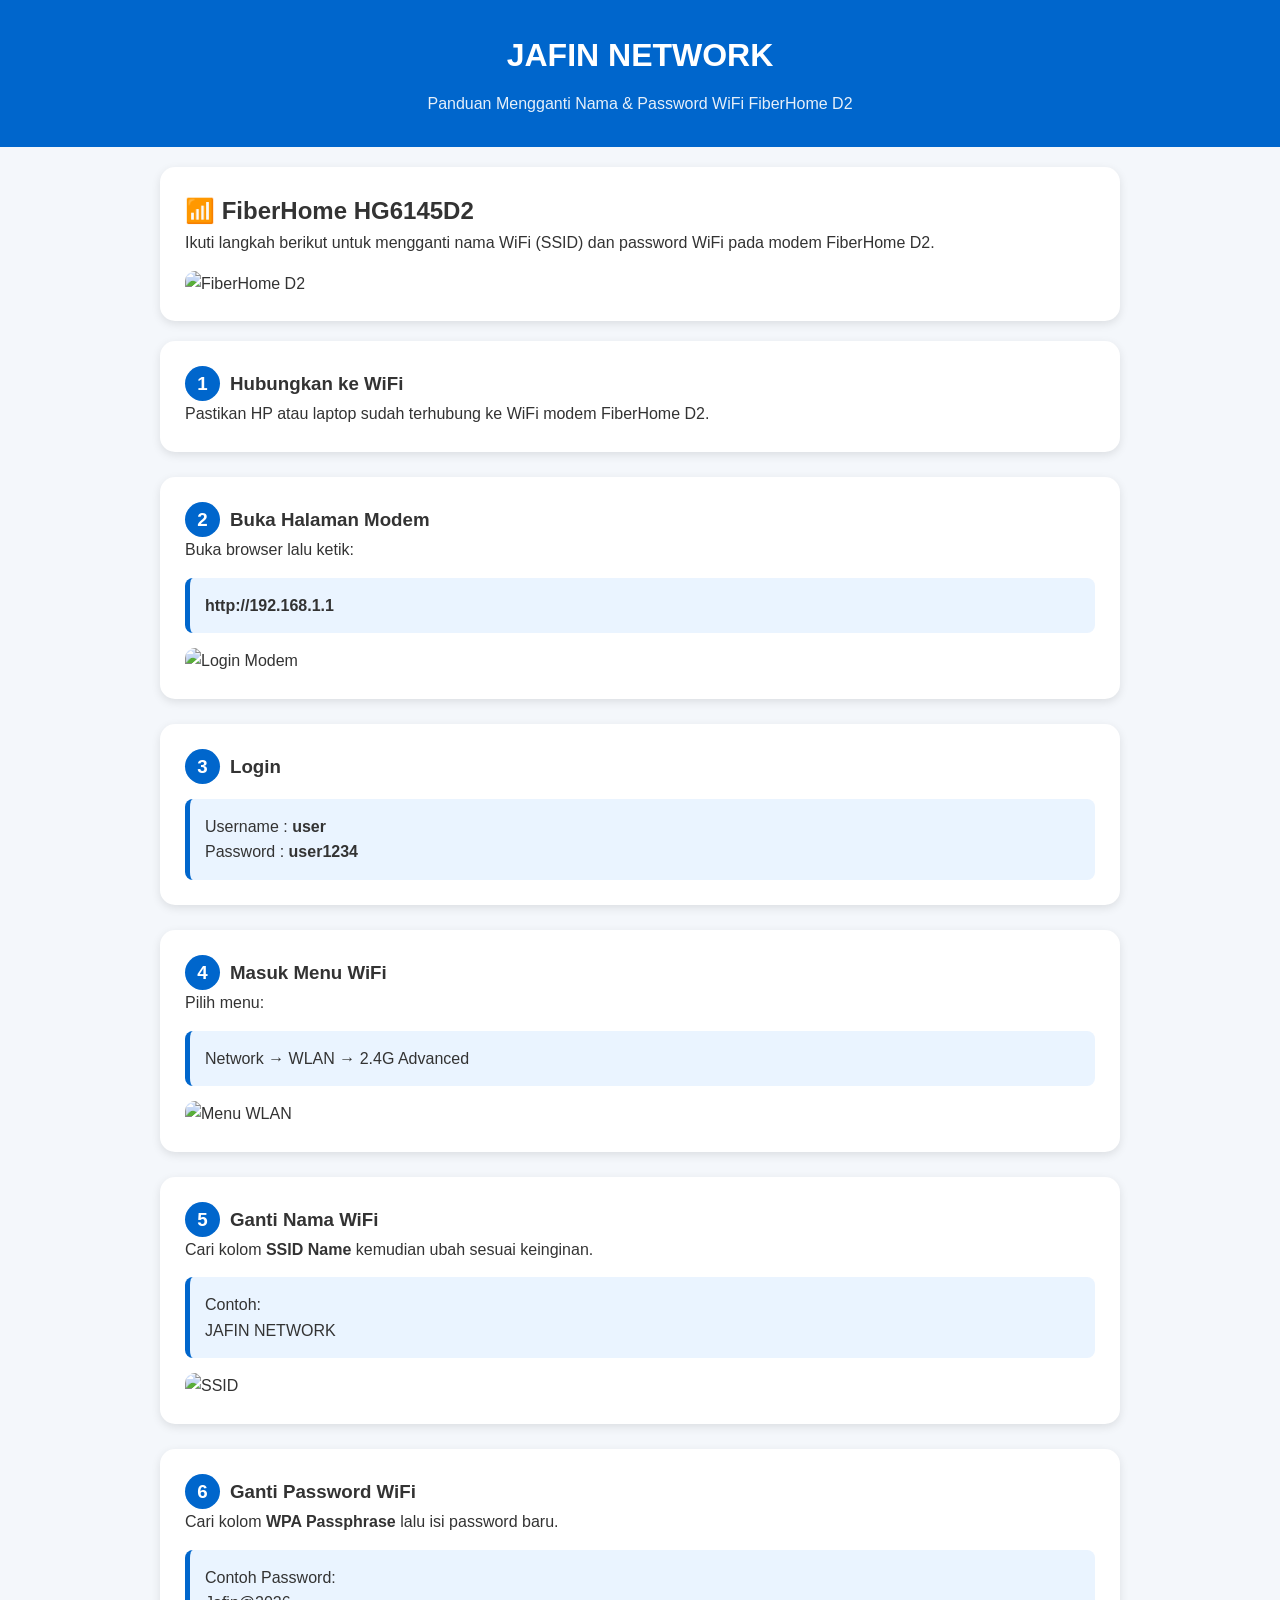
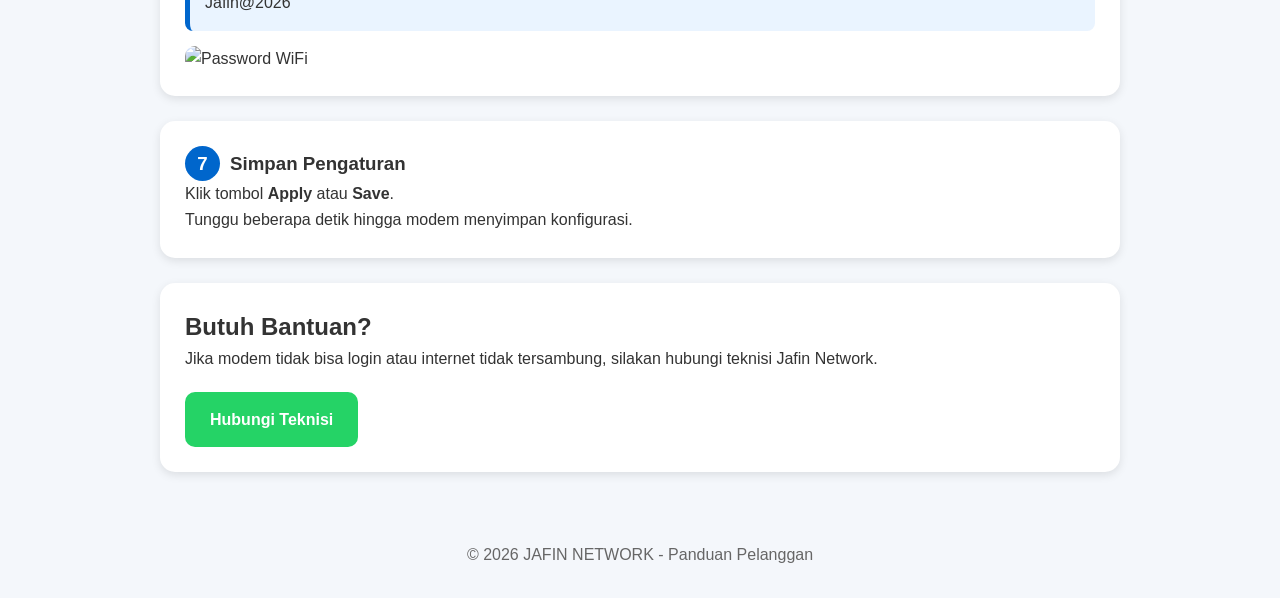
==== fiberhome.html @ 191fe4ec "Add files via upload" ====
<!doctype html>
<html lang="id">
  <head>
    <meta charset="UTF-8" />
    <meta name="viewport" content="width=device-width, initial-scale=1.0" />
    <title>Panduan Ganti Nama & Password WiFi FiberHome D2</title>

    <style>
      * {
        margin: 0;
        padding: 0;
        box-sizing: border-box;
        font-family: Arial, sans-serif;
      }

      body {
        background: #f4f7fb;
        color: #333;
        line-height: 1.6;
      }

      .header {
        background: #0066cc;
        color: white;
        text-align: center;
        padding: 30px 20px;
      }

      .header h1 {
        font-size: 32px;
        margin-bottom: 10px;
      }

      .header p {
        opacity: 0.9;
      }

      .container {
        max-width: 1000px;
        margin: auto;
        padding: 20px;
      }

      .card {
        background: white;
        border-radius: 15px;
        padding: 25px;
        margin-bottom: 20px;
        box-shadow: 0 3px 10px rgba(0, 0, 0, 0.1);
      }

      .card img {
        width: 100%;
        border-radius: 10px;
        margin-top: 15px;
      }

      .step {
        margin-bottom: 25px;
      }

      .step-number {
        display: inline-block;
        width: 35px;
        height: 35px;
        background: #0066cc;
        color: white;
        border-radius: 50%;
        text-align: center;
        line-height: 35px;
        font-weight: bold;
        margin-right: 10px;
      }

      .info-box {
        background: #eaf4ff;
        border-left: 5px solid #0066cc;
        padding: 15px;
        border-radius: 8px;
        margin-top: 15px;
      }

      .button-wa {
        display: inline-block;
        background: #25d366;
        color: white;
        text-decoration: none;
        padding: 15px 25px;
        border-radius: 10px;
        margin-top: 20px;
        font-weight: bold;
      }

      .button-wa:hover {
        opacity: 0.9;
      }

      .footer {
        text-align: center;
        padding: 30px;
        color: #666;
      }

      @media (max-width: 768px) {
        .header h1 {
          font-size: 24px;
        }
      }
    </style>
  </head>

  <body>
    <div class="header">
      <h1>JAFIN NETWORK</h1>
      <p>Panduan Mengganti Nama & Password WiFi FiberHome D2</p>
    </div>

    <div class="container">
      <div class="card">
        <h2>📶 FiberHome HG6145D2</h2>
        <p>
          Ikuti langkah berikut untuk mengganti nama WiFi (SSID) dan password
          WiFi pada modem FiberHome D2.
        </p>

        <!-- Ganti dengan foto modem Anda -->
        <img src="images/fiberhome-d2.jpg" alt="FiberHome D2" />
      </div>

      <div class="card step">
        <h3><span class="step-number">1</span>Hubungkan ke WiFi</h3>
        <p>
          Pastikan HP atau laptop sudah terhubung ke WiFi modem FiberHome D2.
        </p>
      </div>

      <div class="card step">
        <h3><span class="step-number">2</span>Buka Halaman Modem</h3>
        <p>Buka browser lalu ketik:</p>

        <div class="info-box">
          <strong>http://192.168.1.1</strong>
        </div>

        <!-- Screenshot halaman login -->
        <img src="images/login.jpg" alt="Login Modem" />
      </div>

      <div class="card step">
        <h3><span class="step-number">3</span>Login</h3>

        <div class="info-box">
          Username : <strong>user</strong><br />
          Password : <strong>user1234</strong>
        </div>
      </div>

      <div class="card step">
        <h3><span class="step-number">4</span>Masuk Menu WiFi</h3>

        <p>Pilih menu:</p>

        <div class="info-box">Network → WLAN → 2.4G Advanced</div>

        <img src="images/wlan-menu.jpg" alt="Menu WLAN" />
      </div>

      <div class="card step">
        <h3><span class="step-number">5</span>Ganti Nama WiFi</h3>

        <p>
          Cari kolom <strong>SSID Name</strong> kemudian ubah sesuai keinginan.
        </p>

        <div class="info-box">
          Contoh:<br />
          JAFIN NETWORK
        </div>

        <img src="images/ssid.jpg" alt="SSID" />
      </div>

      <div class="card step">
        <h3><span class="step-number">6</span>Ganti Password WiFi</h3>

        <p>
          Cari kolom <strong>WPA Passphrase</strong> lalu isi password baru.
        </p>

        <div class="info-box">
          Contoh Password:<br />
          Jafin@2026
        </div>

        <img src="images/password.jpg" alt="Password WiFi" />
      </div>

      <div class="card step">
        <h3><span class="step-number">7</span>Simpan Pengaturan</h3>

        <p>Klik tombol <strong>Apply</strong> atau <strong>Save</strong>.</p>

        <p>Tunggu beberapa detik hingga modem menyimpan konfigurasi.</p>
      </div>

      <div class="card">
        <h2>Butuh Bantuan?</h2>

        <p>
          Jika modem tidak bisa login atau internet tidak tersambung, silakan
          hubungi teknisi Jafin Network.
        </p>

        <a
          class="button-wa"
          href="https://wa.me/6285335226022?text=Halo%20min,%20saya%20butuh%20bantuan%20modem"
          target="_blank"
        >
          Hubungi Teknisi
        </a>
      </div>
    </div>

    <div class="footer">© 2026 JAFIN NETWORK - Panduan Pelanggan</div>
  </body>
</html>
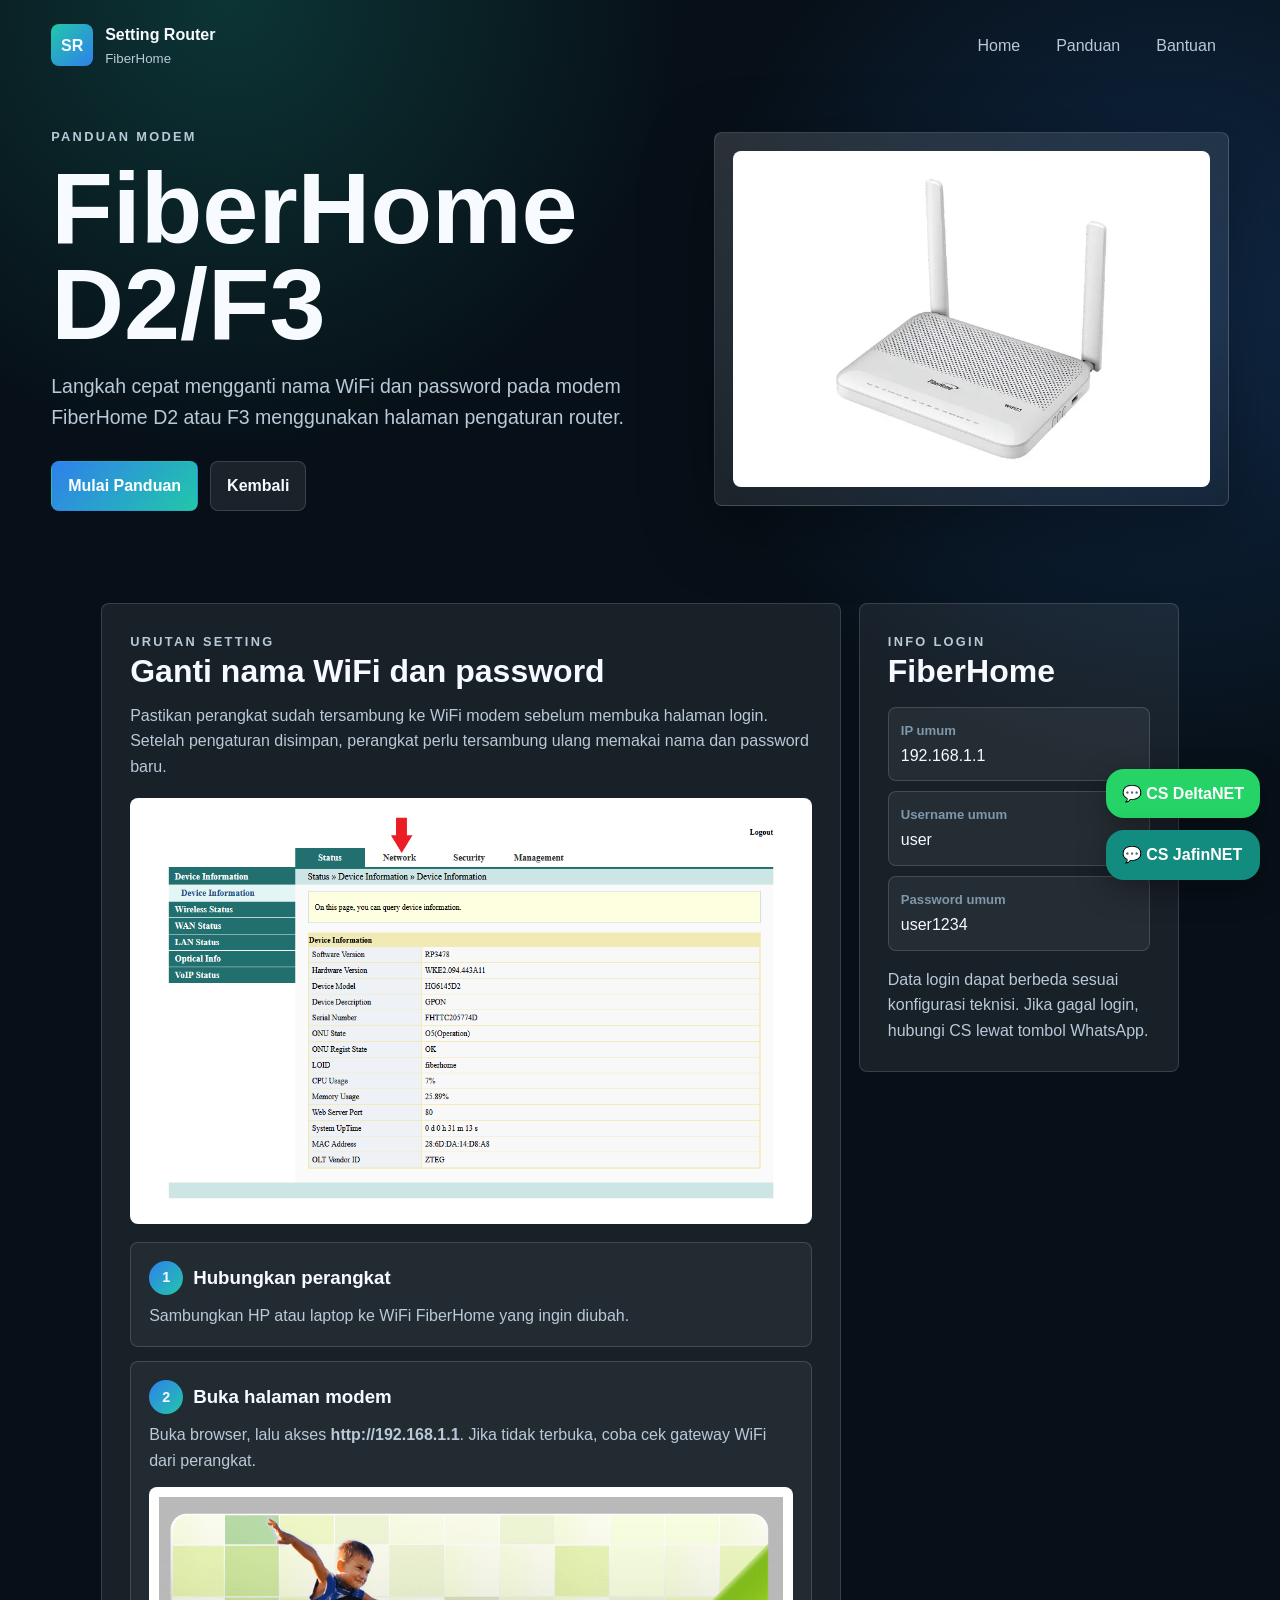
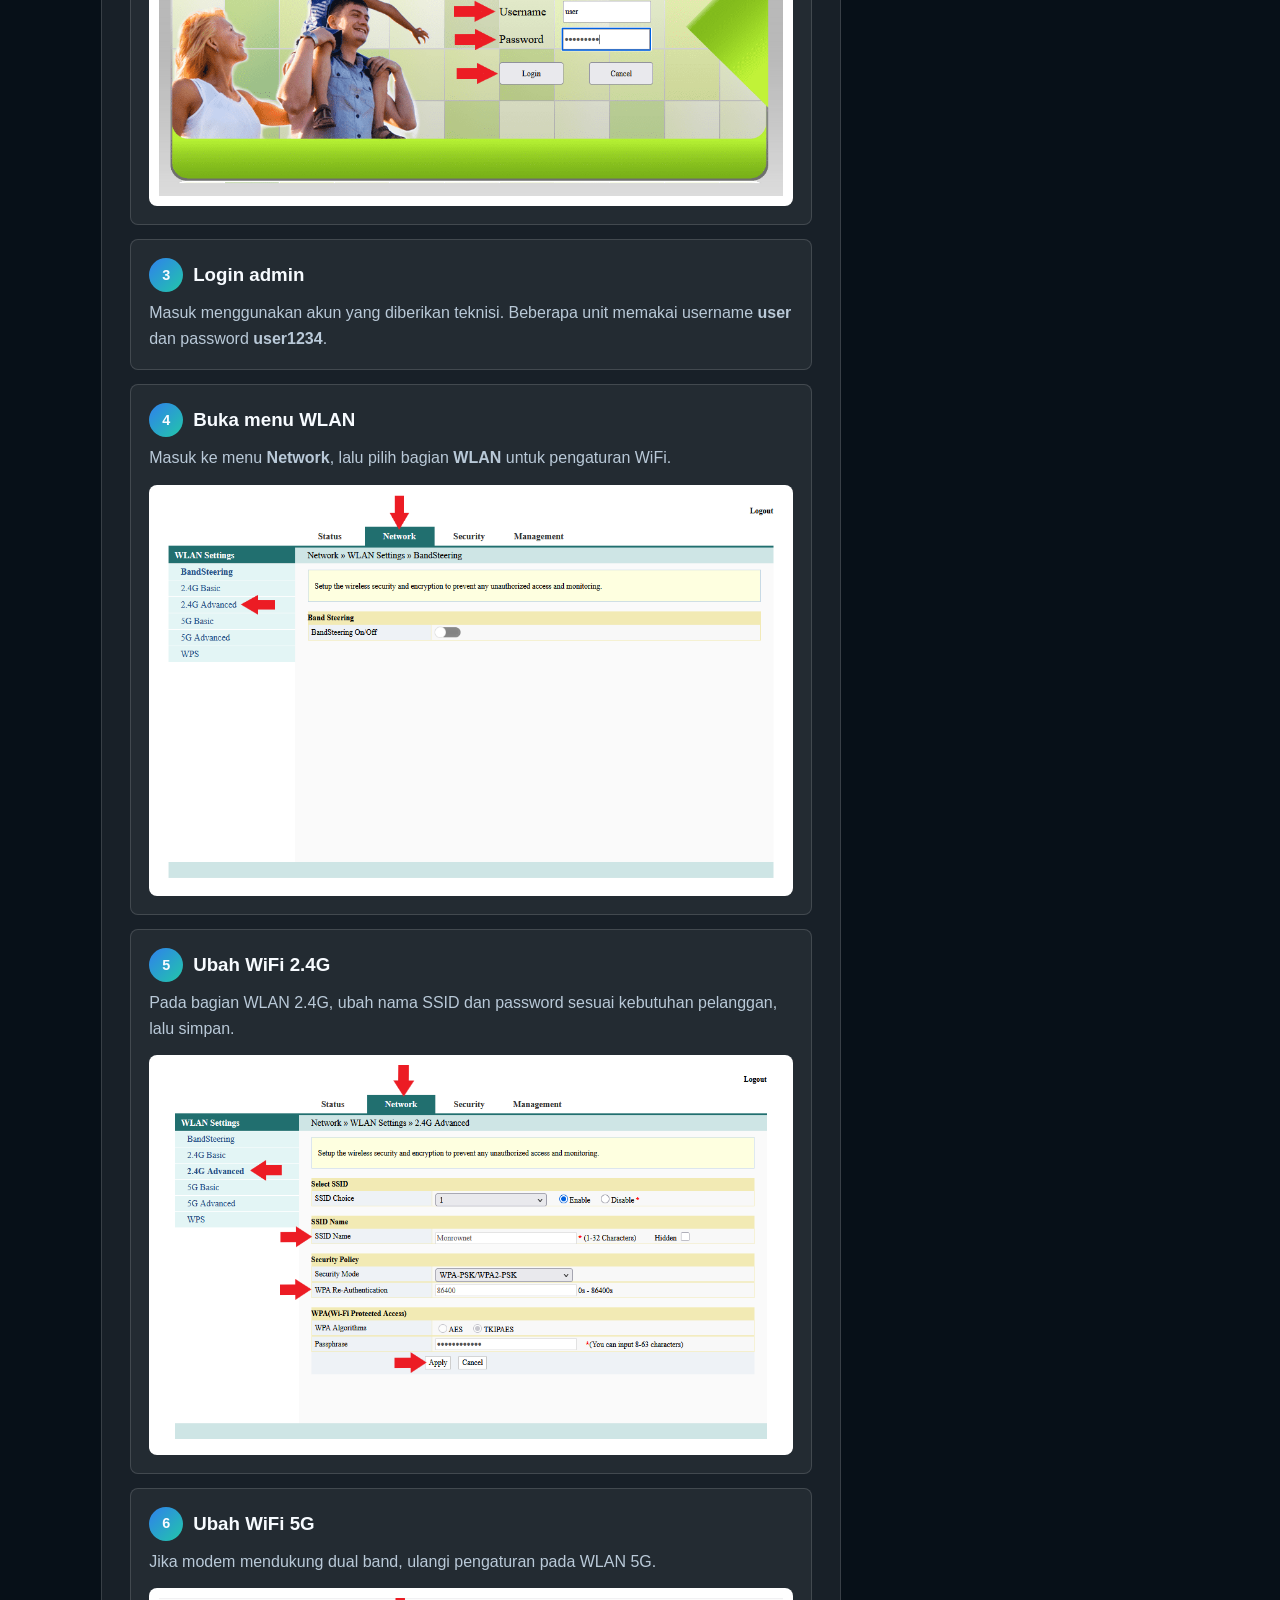
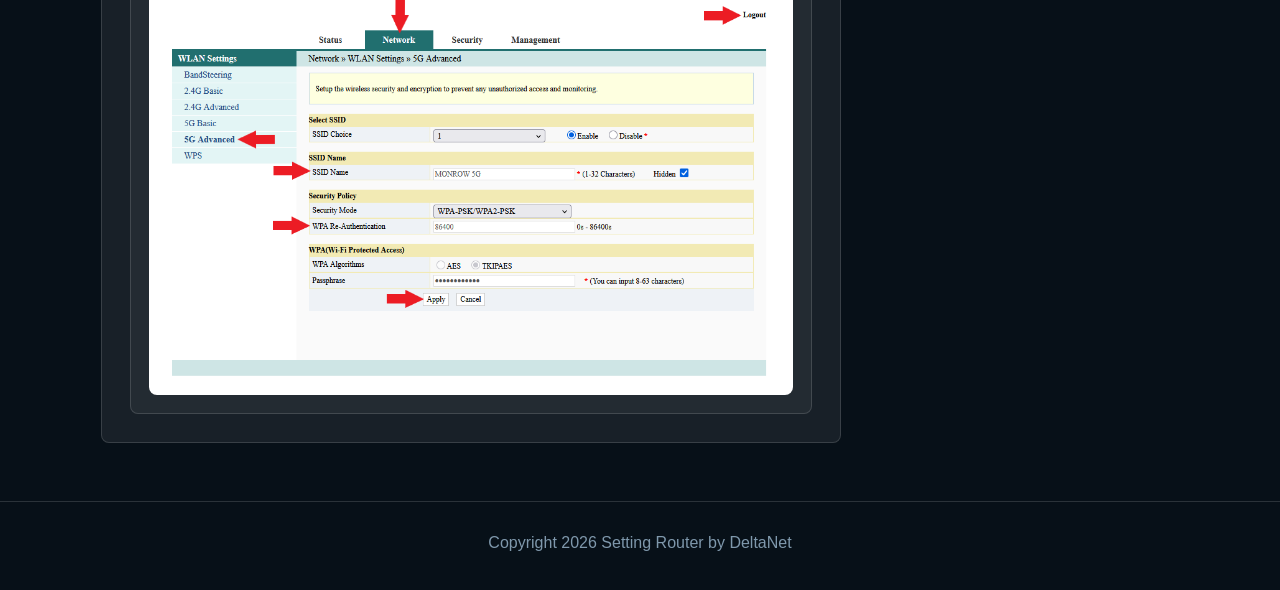
==== commit 6a51ce56: "Add FiberHome Huawei and China Mobile guides" ====
--- a/fiberhome.html
+++ b/fiberhome.html
@@ -1,226 +1,153 @@
-<!doctype html>
-<html lang="id">
-  <head>
-    <meta charset="UTF-8" />
-    <meta name="viewport" content="width=device-width, initial-scale=1.0" />
-    <title>Panduan Ganti Nama & Password WiFi FiberHome D2</title>
-
-    <style>
-      * {
-        margin: 0;
-        padding: 0;
-        box-sizing: border-box;
-        font-family: Arial, sans-serif;
-      }
-
-      body {
-        background: #f4f7fb;
-        color: #333;
-        line-height: 1.6;
-      }
-
-      .header {
-        background: #0066cc;
-        color: white;
-        text-align: center;
-        padding: 30px 20px;
-      }
-
-      .header h1 {
-        font-size: 32px;
-        margin-bottom: 10px;
-      }
-
-      .header p {
-        opacity: 0.9;
-      }
-
-      .container {
-        max-width: 1000px;
-        margin: auto;
-        padding: 20px;
-      }
-
-      .card {
-        background: white;
-        border-radius: 15px;
-        padding: 25px;
-        margin-bottom: 20px;
-        box-shadow: 0 3px 10px rgba(0, 0, 0, 0.1);
-      }
-
-      .card img {
-        width: 100%;
-        border-radius: 10px;
-        margin-top: 15px;
-      }
-
-      .step {
-        margin-bottom: 25px;
-      }
-
-      .step-number {
-        display: inline-block;
-        width: 35px;
-        height: 35px;
-        background: #0066cc;
-        color: white;
-        border-radius: 50%;
-        text-align: center;
-        line-height: 35px;
-        font-weight: bold;
-        margin-right: 10px;
-      }
-
-      .info-box {
-        background: #eaf4ff;
-        border-left: 5px solid #0066cc;
-        padding: 15px;
-        border-radius: 8px;
-        margin-top: 15px;
-      }
-
-      .button-wa {
-        display: inline-block;
-        background: #25d366;
-        color: white;
-        text-decoration: none;
-        padding: 15px 25px;
-        border-radius: 10px;
-        margin-top: 20px;
-        font-weight: bold;
-      }
-
-      .button-wa:hover {
-        opacity: 0.9;
-      }
-
-      .footer {
-        text-align: center;
-        padding: 30px;
-        color: #666;
-      }
-
-      @media (max-width: 768px) {
-        .header h1 {
-          font-size: 24px;
-        }
-      }
-    </style>
-  </head>
-
-  <body>
-    <div class="header">
-      <h1>JAFIN NETWORK</h1>
-      <p>Panduan Mengganti Nama & Password WiFi FiberHome D2</p>
-    </div>
-
-    <div class="container">
-      <div class="card">
-        <h2>📶 FiberHome HG6145D2</h2>
-        <p>
-          Ikuti langkah berikut untuk mengganti nama WiFi (SSID) dan password
-          WiFi pada modem FiberHome D2.
-        </p>
-
-        <!-- Ganti dengan foto modem Anda -->
-        <img src="images/fiberhome-d2.jpg" alt="FiberHome D2" />
-      </div>
-
-      <div class="card step">
-        <h3><span class="step-number">1</span>Hubungkan ke WiFi</h3>
-        <p>
-          Pastikan HP atau laptop sudah terhubung ke WiFi modem FiberHome D2.
-        </p>
-      </div>
-
-      <div class="card step">
-        <h3><span class="step-number">2</span>Buka Halaman Modem</h3>
-        <p>Buka browser lalu ketik:</p>
-
-        <div class="info-box">
-          <strong>http://192.168.1.1</strong>
-        </div>
-
-        <!-- Screenshot halaman login -->
-        <img src="images/login.jpg" alt="Login Modem" />
-      </div>
-
-      <div class="card step">
-        <h3><span class="step-number">3</span>Login</h3>
-
-        <div class="info-box">
-          Username : <strong>user</strong><br />
-          Password : <strong>user1234</strong>
-        </div>
-      </div>
-
-      <div class="card step">
-        <h3><span class="step-number">4</span>Masuk Menu WiFi</h3>
-
-        <p>Pilih menu:</p>
-
-        <div class="info-box">Network → WLAN → 2.4G Advanced</div>
-
-        <img src="images/wlan-menu.jpg" alt="Menu WLAN" />
-      </div>
-
-      <div class="card step">
-        <h3><span class="step-number">5</span>Ganti Nama WiFi</h3>
-
-        <p>
-          Cari kolom <strong>SSID Name</strong> kemudian ubah sesuai keinginan.
-        </p>
-
-        <div class="info-box">
-          Contoh:<br />
-          JAFIN NETWORK
-        </div>
-
-        <img src="images/ssid.jpg" alt="SSID" />
-      </div>
-
-      <div class="card step">
-        <h3><span class="step-number">6</span>Ganti Password WiFi</h3>
-
-        <p>
-          Cari kolom <strong>WPA Passphrase</strong> lalu isi password baru.
-        </p>
-
-        <div class="info-box">
-          Contoh Password:<br />
-          Jafin@2026
-        </div>
-
-        <img src="images/password.jpg" alt="Password WiFi" />
-      </div>
-
-      <div class="card step">
-        <h3><span class="step-number">7</span>Simpan Pengaturan</h3>
-
-        <p>Klik tombol <strong>Apply</strong> atau <strong>Save</strong>.</p>
-
-        <p>Tunggu beberapa detik hingga modem menyimpan konfigurasi.</p>
-      </div>
-
-      <div class="card">
-        <h2>Butuh Bantuan?</h2>
-
-        <p>
-          Jika modem tidak bisa login atau internet tidak tersambung, silakan
-          hubungi teknisi Jafin Network.
-        </p>
-
-        <a
-          class="button-wa"
-          href="https://wa.me/6285335226022?text=Halo%20min,%20saya%20butuh%20bantuan%20modem"
-          target="_blank"
-        >
-          Hubungi Teknisi
-        </a>
-      </div>
-    </div>
-
-    <div class="footer">© 2026 JAFIN NETWORK - Panduan Pelanggan</div>
-  </body>
-</html>
+<!doctype html>
+<html lang="id">
+  <head>
+    <meta charset="UTF-8" />
+    <meta name="viewport" content="width=device-width, initial-scale=1.0" />
+    <meta
+      name="description"
+      content="Panduan FiberHome D2 dan F3 untuk mengganti nama WiFi dan password."
+    />
+    <title>FiberHome D2/F3 | Setting Router</title>
+    <link rel="stylesheet" href="assets/css/style.css" />
+  </head>
+  <body>
+    <header class="site-header">
+      <nav class="topbar" aria-label="Navigasi FiberHome">
+        <a class="brand" href="index.html" aria-label="Setting Router Home">
+          <span class="brand-mark">SR</span>
+          <span>
+            <strong>Setting Router</strong>
+            <small>FiberHome</small>
+          </span>
+        </a>
+        <div class="nav-links">
+          <a href="index.html">Home</a>
+          <a href="#panduan">Panduan</a>
+          <a href="#bantuan">Bantuan</a>
+        </div>
+      </nav>
+
+      <section class="hero-section">
+        <div class="hero-copy">
+          <p class="eyebrow">Panduan modem</p>
+          <h1>FiberHome D2/F3</h1>
+          <p class="hero-text">
+            Langkah cepat mengganti nama WiFi dan password pada modem FiberHome
+            D2 atau F3 menggunakan halaman pengaturan router.
+          </p>
+          <div class="hero-actions">
+            <a class="btn primary" href="#panduan">Mulai Panduan</a>
+            <a class="btn secondary" href="index.html">Kembali</a>
+          </div>
+        </div>
+        <div class="hero-panel">
+          <div class="router-preview">
+            <img src="images/fiberhome.png" alt="Modem FiberHome" />
+          </div>
+        </div>
+      </section>
+    </header>
+
+    <main class="container">
+      <section class="guide-layout" id="panduan">
+        <article class="guide-card">
+          <p class="eyebrow">Urutan setting</p>
+          <h2>Ganti nama WiFi dan password</h2>
+          <p>
+            Pastikan perangkat sudah tersambung ke WiFi modem sebelum membuka
+            halaman login. Setelah pengaturan disimpan, perangkat perlu
+            tersambung ulang memakai nama dan password baru.
+          </p>
+
+          <img
+            class="device-image"
+            src="images/FIBERHOME D2&F3/dashboard utama.png"
+            alt="Dashboard utama FiberHome"
+          />
+
+          <div class="step-list">
+            <section class="step">
+              <h3><span class="step-number">1</span>Hubungkan perangkat</h3>
+              <p>
+                Sambungkan HP atau laptop ke WiFi FiberHome yang ingin diubah.
+              </p>
+            </section>
+
+            <section class="step">
+              <h3><span class="step-number">2</span>Buka halaman modem</h3>
+              <p>
+                Buka browser, lalu akses <strong>http://192.168.1.1</strong>.
+                Jika tidak terbuka, coba cek gateway WiFi dari perangkat.
+              </p>
+              <img
+                src="images/FIBERHOME D2&F3/dashboard login.png"
+                alt="Login FiberHome"
+              />
+            </section>
+
+            <section class="step">
+              <h3><span class="step-number">3</span>Login admin</h3>
+              <p>
+                Masuk menggunakan akun yang diberikan teknisi. Beberapa unit
+                memakai username <strong>user</strong> dan password
+                <strong>user1234</strong>.
+              </p>
+            </section>
+
+            <section class="step">
+              <h3><span class="step-number">4</span>Buka menu WLAN</h3>
+              <p>
+                Masuk ke menu <strong>Network</strong>, lalu pilih bagian
+                <strong>WLAN</strong> untuk pengaturan WiFi.
+              </p>
+              <img
+                src="images/FIBERHOME D2&F3/dashboard network.png"
+                alt="Menu network FiberHome"
+              />
+            </section>
+
+            <section class="step">
+              <h3><span class="step-number">5</span>Ubah WiFi 2.4G</h3>
+              <p>
+                Pada bagian WLAN 2.4G, ubah nama SSID dan password sesuai
+                kebutuhan pelanggan, lalu simpan.
+              </p>
+              <img
+                src="images/FIBERHOME D2&F3/dashboard network - wlan 2.4G.png"
+                alt="Pengaturan WLAN 2.4G FiberHome"
+              />
+            </section>
+
+            <section class="step">
+              <h3><span class="step-number">6</span>Ubah WiFi 5G</h3>
+              <p>
+                Jika modem mendukung dual band, ulangi pengaturan pada WLAN 5G.
+              </p>
+              <img
+                src="images/FIBERHOME D2&F3/dashboard network - wlan 5G.png"
+                alt="Pengaturan WLAN 5G FiberHome"
+              />
+            </section>
+          </div>
+        </article>
+
+        <aside class="summary-card" id="bantuan">
+          <p class="eyebrow">Info login</p>
+          <h2>FiberHome</h2>
+          <div class="info-grid">
+            <div class="info-box"><span>IP umum</span>192.168.1.1</div>
+            <div class="info-box"><span>Username umum</span>user</div>
+            <div class="info-box"><span>Password umum</span>user1234</div>
+          </div>
+          <p style="margin-top: 16px">
+            Data login dapat berbeda sesuai konfigurasi teknisi. Jika gagal
+            login, hubungi CS lewat tombol WhatsApp.
+          </p>
+        </aside>
+      </section>
+    </main>
+
+    <footer class="footer">Copyright 2026 Setting Router by DeltaNet</footer>
+    <script src="floating-wa.js"></script>
+  </body>
+</html>
--- a/assets/css/style.css
+++ b/assets/css/style.css
@@ -0,0 +1,548 @@
+:root {
+  color-scheme: dark;
+  --bg: #071018;
+  --panel: rgba(255, 255, 255, 0.07);
+  --panel-strong: rgba(255, 255, 255, 0.12);
+  --line: rgba(255, 255, 255, 0.14);
+  --text: #f7fbff;
+  --muted: #b9c9d8;
+  --soft: #7f98ac;
+  --blue: #2f80ed;
+  --cyan: #22c7a9;
+  --yellow: #f2c94c;
+  --shadow: 0 20px 70px rgba(0, 0, 0, 0.34);
+}
+
+* {
+  box-sizing: border-box;
+  margin: 0;
+  padding: 0;
+}
+
+html {
+  scroll-behavior: smooth;
+}
+
+body {
+  min-height: 100vh;
+  background:
+    radial-gradient(circle at 18% 0%, rgba(34, 199, 169, 0.2), transparent 28rem),
+    radial-gradient(circle at 92% 8%, rgba(47, 128, 237, 0.22), transparent 30rem),
+    var(--bg);
+  color: var(--text);
+  font-family: "Segoe UI", Arial, sans-serif;
+  line-height: 1.6;
+}
+
+a {
+  color: inherit;
+  text-decoration: none;
+}
+
+button,
+input {
+  font: inherit;
+}
+
+.site-header {
+  padding: 22px clamp(18px, 4vw, 54px) 28px;
+}
+
+.topbar {
+  align-items: center;
+  display: flex;
+  justify-content: space-between;
+  gap: 18px;
+  margin: 0 auto;
+  max-width: 1180px;
+}
+
+.brand {
+  align-items: center;
+  display: inline-flex;
+  gap: 12px;
+}
+
+.brand-mark {
+  align-items: center;
+  background: linear-gradient(135deg, var(--cyan), var(--blue));
+  border-radius: 8px;
+  display: inline-flex;
+  font-weight: 800;
+  height: 42px;
+  justify-content: center;
+  width: 42px;
+}
+
+.brand strong,
+.brand small {
+  display: block;
+}
+
+.brand small,
+.nav-links a,
+.eyebrow {
+  color: var(--muted);
+}
+
+.nav-links {
+  display: flex;
+  gap: 10px;
+}
+
+.nav-links a {
+  border: 1px solid transparent;
+  border-radius: 8px;
+  padding: 9px 12px;
+}
+
+.nav-links a:hover {
+  background: var(--panel);
+  border-color: var(--line);
+  color: var(--text);
+}
+
+.hero-section {
+  align-items: center;
+  display: grid;
+  gap: 34px;
+  grid-template-columns: minmax(0, 1.1fr) minmax(280px, 0.9fr);
+  margin: 58px auto 0;
+  max-width: 1180px;
+}
+
+.eyebrow {
+  font-size: 0.8rem;
+  font-weight: 800;
+  letter-spacing: 0.18em;
+  text-transform: uppercase;
+}
+
+.hero-copy h1 {
+  font-size: clamp(3rem, 8vw, 6.3rem);
+  line-height: 0.95;
+  margin: 14px 0 18px;
+}
+
+.hero-text {
+  color: var(--muted);
+  font-size: clamp(1rem, 2vw, 1.22rem);
+  max-width: 700px;
+}
+
+.hero-actions {
+  display: flex;
+  flex-wrap: wrap;
+  gap: 12px;
+  margin-top: 28px;
+}
+
+.btn {
+  align-items: center;
+  border: 1px solid transparent;
+  border-radius: 8px;
+  cursor: pointer;
+  display: inline-flex;
+  font-weight: 800;
+  justify-content: center;
+  min-height: 44px;
+  padding: 11px 16px;
+}
+
+.btn.primary,
+.btn.card-btn {
+  background: linear-gradient(135deg, var(--blue), var(--cyan));
+  color: #fff;
+}
+
+.btn.secondary {
+  background: rgba(255, 255, 255, 0.08);
+  border-color: var(--line);
+}
+
+.btn.disabled {
+  background: rgba(255, 255, 255, 0.09);
+  color: var(--soft);
+  cursor: not-allowed;
+}
+
+.hero-panel {
+  background: linear-gradient(145deg, rgba(255, 255, 255, 0.14), rgba(255, 255, 255, 0.04));
+  border: 1px solid var(--line);
+  border-radius: 8px;
+  box-shadow: var(--shadow);
+  padding: 18px;
+}
+
+.status-card {
+  align-items: center;
+  display: grid;
+  gap: 2px 10px;
+  grid-template-columns: auto 1fr;
+  margin-bottom: 16px;
+}
+
+.status-card strong {
+  grid-column: 2;
+}
+
+.status-dot {
+  background: var(--cyan);
+  border-radius: 999px;
+  box-shadow: 0 0 0 6px rgba(34, 199, 169, 0.14);
+  height: 11px;
+  width: 11px;
+}
+
+.router-preview {
+  background: #fff;
+  border-radius: 8px;
+  padding: 14px;
+}
+
+.router-preview img,
+.card img {
+  display: block;
+  width: 100%;
+}
+
+.router-preview img {
+  aspect-ratio: 16 / 11;
+  object-fit: contain;
+}
+
+.container {
+  margin: 0 auto;
+  max-width: 1180px;
+  padding: 18px clamp(18px, 4vw, 54px) 0;
+}
+
+.search-section,
+.catalog-section,
+.popular,
+.help-section {
+  margin-top: 46px;
+}
+
+.section-heading {
+  margin-bottom: 18px;
+}
+
+.section-heading h2,
+.help-section h2 {
+  font-size: clamp(1.55rem, 3vw, 2.35rem);
+  line-height: 1.15;
+  margin-top: 5px;
+}
+
+.searchbox {
+  max-width: 760px;
+}
+
+.searchbox input {
+  background: rgba(255, 255, 255, 0.09);
+  border: 1px solid var(--line);
+  border-radius: 8px;
+  color: #fff;
+  outline: none;
+  padding: 17px 18px;
+  width: 100%;
+}
+
+.searchbox input:focus {
+  border-color: rgba(34, 199, 169, 0.72);
+  box-shadow: 0 0 0 4px rgba(34, 199, 169, 0.12);
+}
+
+.results {
+  background: rgba(255, 255, 255, 0.08);
+  border: 1px solid var(--line);
+  border-radius: 8px;
+  display: none;
+  margin-top: 12px;
+  max-width: 760px;
+  overflow: hidden;
+}
+
+.result-item {
+  border-bottom: 1px solid var(--line);
+}
+
+.result-item:last-child {
+  border-bottom: 0;
+}
+
+.result-item a,
+.result-item span {
+  display: block;
+  padding: 14px 16px;
+}
+
+.result-item a:hover {
+  background: var(--panel-strong);
+}
+
+.cards {
+  display: grid;
+  gap: 18px;
+  grid-template-columns: repeat(4, minmax(0, 1fr));
+}
+
+.card {
+  background: var(--panel);
+  border: 1px solid var(--line);
+  border-radius: 8px;
+  overflow: hidden;
+}
+
+.card.muted {
+  opacity: 0.72;
+}
+
+.card img {
+  aspect-ratio: 4 / 3;
+  background: #fff;
+  object-fit: contain;
+  padding: 12px;
+}
+
+.content {
+  padding: 17px;
+}
+
+.content h3 {
+  font-size: 1.35rem;
+  margin: 12px 0 4px;
+}
+
+.content p,
+.help-section p {
+  color: var(--muted);
+}
+
+.card-btn {
+  margin-top: 18px;
+  width: 100%;
+}
+
+.pill {
+  border-radius: 999px;
+  display: inline-flex;
+  font-size: 0.76rem;
+  font-weight: 800;
+  padding: 5px 9px;
+}
+
+.pill.available {
+  background: rgba(34, 199, 169, 0.16);
+  color: #8ff3de;
+}
+
+.pill.pending {
+  background: rgba(242, 201, 76, 0.14);
+  color: #ffe08a;
+}
+
+.popular-list {
+  display: flex;
+  flex-wrap: wrap;
+  gap: 10px;
+}
+
+.tag {
+  background: rgba(255, 255, 255, 0.08);
+  border: 1px solid var(--line);
+  border-radius: 8px;
+  color: #d7e7f5;
+  font-weight: 700;
+  padding: 11px 14px;
+}
+
+.tag:hover {
+  background: var(--panel-strong);
+}
+
+.help-section {
+  align-items: center;
+  background: linear-gradient(135deg, rgba(47, 128, 237, 0.16), rgba(34, 199, 169, 0.12));
+  border: 1px solid var(--line);
+  border-radius: 8px;
+  display: flex;
+  gap: 18px;
+  justify-content: space-between;
+  padding: clamp(20px, 4vw, 34px);
+}
+
+.help-section p {
+  max-width: 720px;
+}
+
+.guide-layout {
+  display: grid;
+  gap: 18px;
+  grid-template-columns: minmax(0, 1fr) 320px;
+  margin-top: 46px;
+}
+
+.guide-card,
+.summary-card {
+  background: var(--panel);
+  border: 1px solid var(--line);
+  border-radius: 8px;
+  padding: clamp(18px, 3vw, 28px);
+}
+
+.summary-card {
+  align-self: start;
+  position: sticky;
+  top: 18px;
+}
+
+.guide-card h2,
+.summary-card h2 {
+  font-size: clamp(1.45rem, 3vw, 2rem);
+  line-height: 1.2;
+  margin-bottom: 12px;
+}
+
+.guide-card p,
+.summary-card p,
+.step p {
+  color: var(--muted);
+}
+
+.device-image,
+.step img {
+  background: #fff;
+  border-radius: 8px;
+  display: block;
+  object-fit: contain;
+  width: 100%;
+}
+
+.device-image {
+  aspect-ratio: 16 / 10;
+  margin-top: 18px;
+  padding: 14px;
+}
+
+.step-list {
+  display: grid;
+  gap: 14px;
+  margin-top: 18px;
+}
+
+.step {
+  background: rgba(255, 255, 255, 0.05);
+  border: 1px solid var(--line);
+  border-radius: 8px;
+  padding: 18px;
+}
+
+.step h3 {
+  align-items: center;
+  display: flex;
+  gap: 10px;
+  margin-bottom: 8px;
+}
+
+.step-number {
+  align-items: center;
+  background: linear-gradient(135deg, var(--blue), var(--cyan));
+  border-radius: 999px;
+  display: inline-flex;
+  flex: 0 0 auto;
+  font-size: 0.9rem;
+  height: 34px;
+  justify-content: center;
+  width: 34px;
+}
+
+.step img {
+  margin-top: 14px;
+  max-height: 520px;
+  padding: 10px;
+}
+
+.info-grid {
+  display: grid;
+  gap: 10px;
+  margin-top: 16px;
+}
+
+.info-box {
+  background: rgba(255, 255, 255, 0.06);
+  border: 1px solid var(--line);
+  border-radius: 8px;
+  padding: 12px;
+}
+
+.info-box span {
+  color: var(--soft);
+  display: block;
+  font-size: 0.82rem;
+  font-weight: 700;
+  margin-bottom: 2px;
+}
+
+.footer {
+  border-top: 1px solid var(--line);
+  color: var(--soft);
+  margin-top: 58px;
+  padding: 28px 18px 34px;
+  text-align: center;
+}
+
+@media (max-width: 980px) {
+  .hero-section {
+    grid-template-columns: 1fr;
+  }
+
+  .guide-layout {
+    grid-template-columns: 1fr;
+  }
+
+  .summary-card {
+    position: static;
+  }
+
+  .cards {
+    grid-template-columns: repeat(2, minmax(0, 1fr));
+  }
+}
+
+@media (max-width: 640px) {
+  .site-header {
+    padding-top: 16px;
+  }
+
+  .topbar,
+  .help-section {
+    align-items: flex-start;
+    flex-direction: column;
+  }
+
+  .nav-links {
+    overflow-x: auto;
+    padding-bottom: 4px;
+    width: 100%;
+  }
+
+  .hero-section {
+    margin-top: 38px;
+  }
+
+  .hero-copy h1 {
+    font-size: clamp(2.8rem, 16vw, 4.6rem);
+  }
+
+  .cards {
+    grid-template-columns: 1fr;
+  }
+
+  .hero-actions,
+  .hero-actions .btn,
+  .help-section .btn {
+    width: 100%;
+  }
+}
